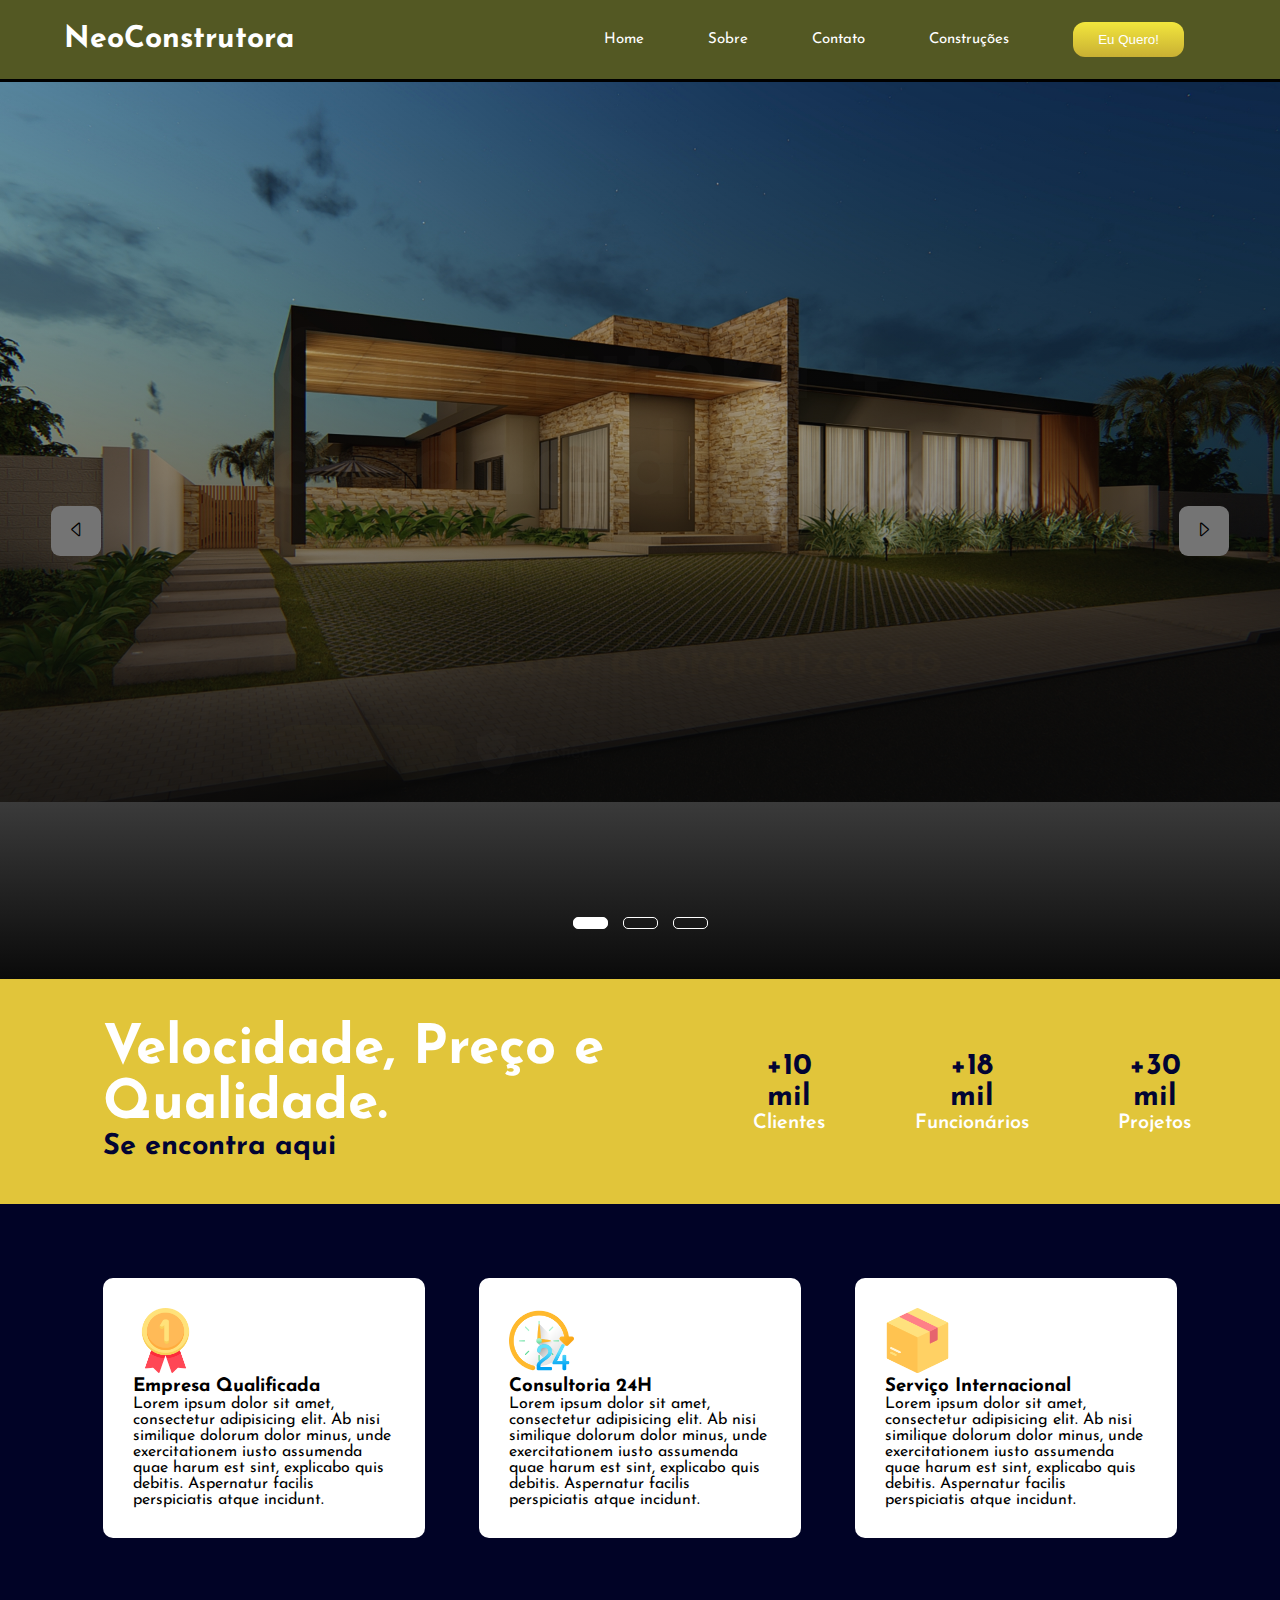
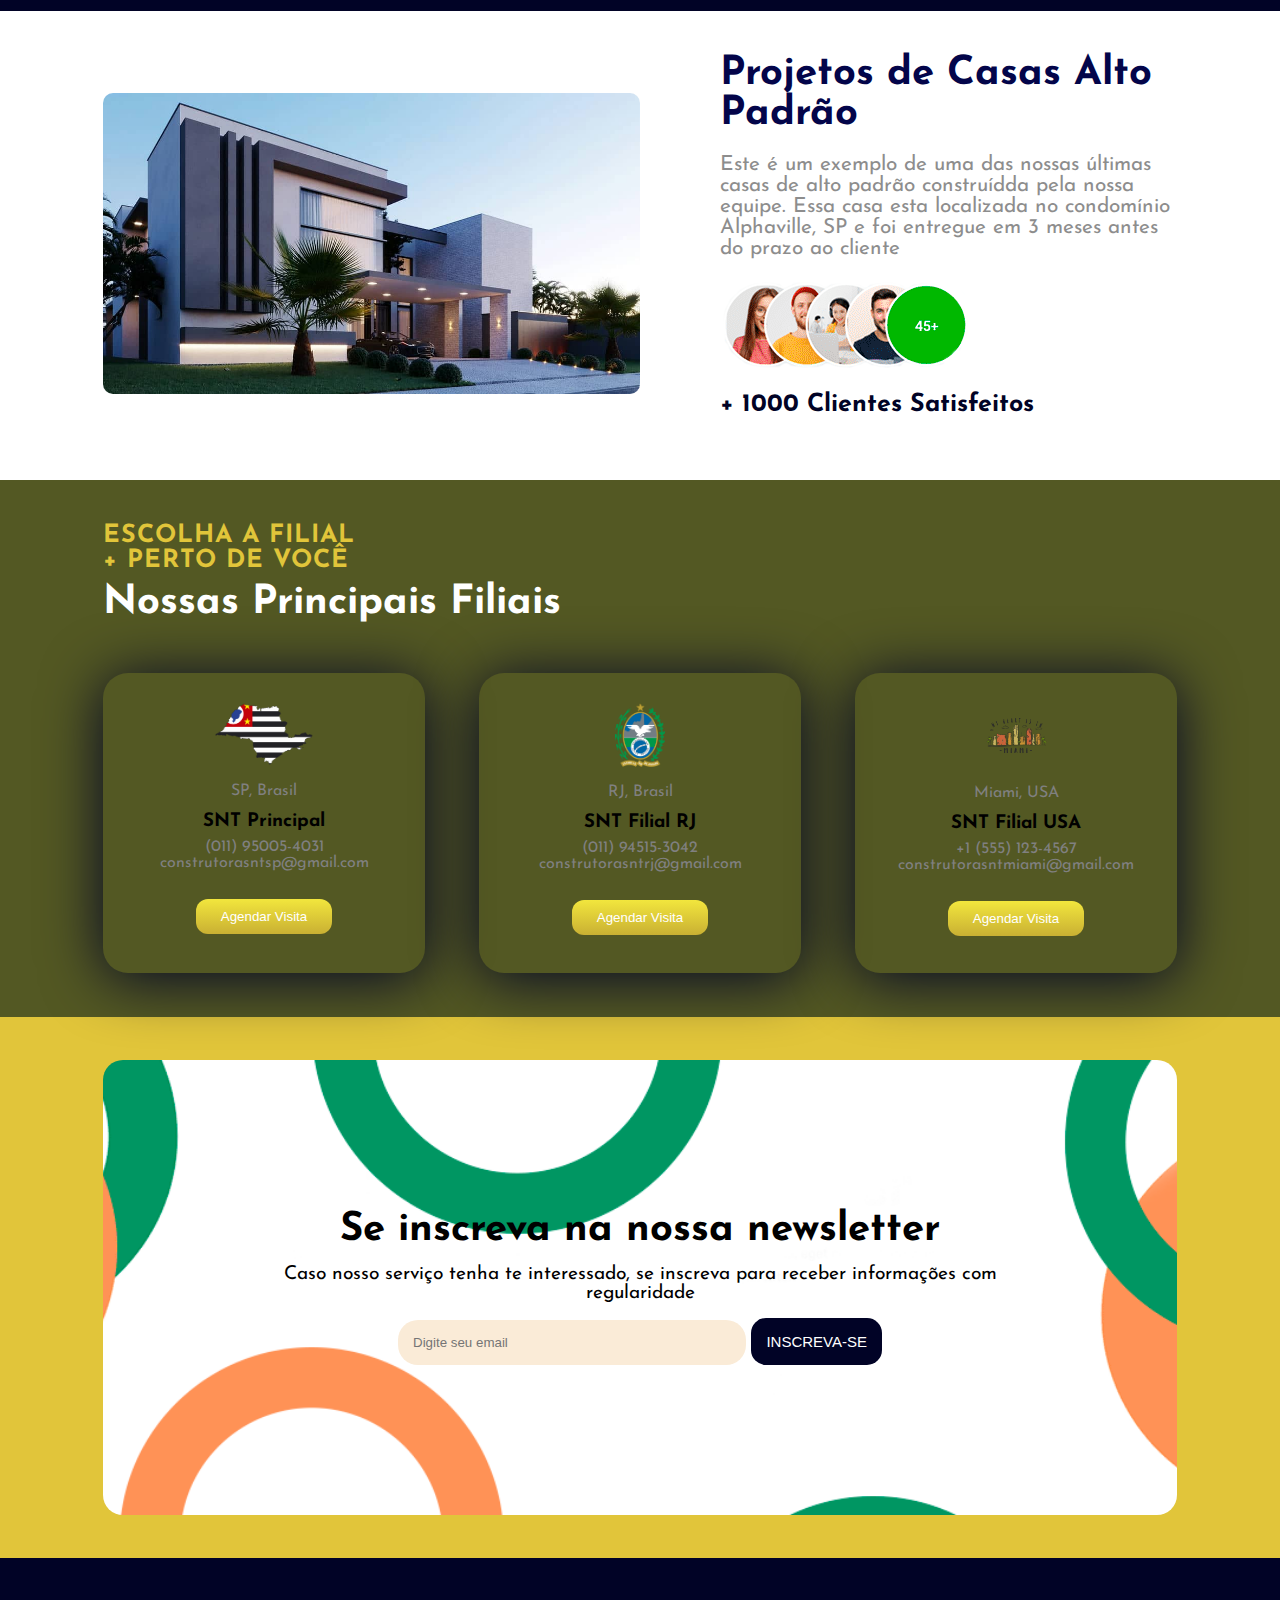
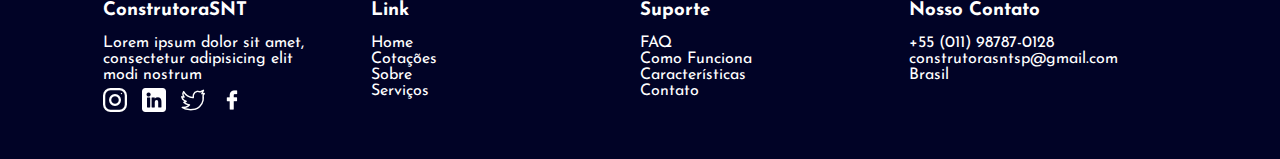
==== public/views/index.html @ 0267e10d "slides funcionando" ====
<!DOCTYPE html>
<html lang="pt-br">
<head>
    <meta charset="UTF-8">
    <meta name="viewport" content="width=device-width, initial-scale=1.0">
    <title>Construtora Santos</title>
    <link rel="stylesheet" href="../css/style.css">
    <link rel="stylesheet" href="https://cdn.jsdelivr.net/npm/bootstrap-icons@1.11.3/font/bootstrap-icons.min.css">
</head>
<body>
    <div class="bg-verde">
        <!-- start cabeçalho -->
        <header>
            <!-- start container -->
            <div class="container">
                <nav>
                    <div class="logo">
                        <a href="index.html">NeoConstrutora</a>
                    </div>
                    <ul class="ul">
                        <li> <a href="index.html"> Home </a></li>
                        <li> <a href="#"> Sobre </a></li>
                        <li> <a href="#"> Contato </a></li>
                        <li> <a href="#"> Construções </a></li>
                        <li> <a href="#"> <button class="btn-gradient">Eu Quero!</button> </a> </li>
                    </ul>
                    <div class="menu-icon">
                        <img src="../img/menu.png" alt="menu">
                    </div>
                </nav>
            </div>
            <!--end container-->
        </header>
    </div>
        <!-- end cabeçalho -->
         <!-- start main -->
        <main>
            <section class="slider">
            <!-- start container -->
                <div class="container">

                    <div class="slider-container">

                        <div class="slider-box ativo">
                            <div class="main-text">
                                <h1>Construtora + <br>amada do Brasil</h1>
                                <h2>Produtividade & organização</h2>
                                <div>
                                <button class="btn-gradient">Agendar Consulta</button>
                                <img class="verificado" src="../img/verificado.png" alt="verificado">
                                </div>
                            </div>
                            <div class="main-image">
                                <img src="../img/casa.jpg" alt="engenheiros trabalhando">
                            </div>
                        </div>
                        <div class="slider-box">
                            <div class="main-text">
                                <h1>Construtora + <br>amada do Brasil</h1>
                                <h2>Produtividade & organização</h2>
                                <div>
                                <button class="btn-gradient">Agendar Consulta</button>
                                <img class="verificado" src="../img/verificado.png" alt="verificado">
                                </div>
                            </div>
                            <div class="main-image">
                                <img src="../img/casa1.jpg" alt="engenheiros trabalhando">
                            </div>
                        </div>
                        <div class="slider-box">
                            <div class="main-text">
                                <h1>Construtora + <br>amada do Brasil</h1>
                                <h2>Produtividade & organização</h2>
                                <div>
                                <button class="btn-gradient">Agendar Consulta</button>
                                <img class="verificado" src="../img/verificado.png" alt="verificado">
                                </div>
                            </div>
                            <div class="main-image">
                                <img src="../img/casa2.jpg" alt="engenheiros trabalhando">
                            </div>

                        </div>

                    </div>  
                    <!-- setas -->
                    <div class="setas">
                        <button id="anterior"><i class="bi bi-caret-left"></i></button>
                        <button id="proxim"><i class="bi bi-caret-right"></i></button>
                    </div>
                    <!-- btn nav -->
                    <div class="btn-nav-box">
                        <div class="btn-nav ativo"></div>
                        <div class="btn-nav"></div>
                        <div class="btn-nav"></div>
                    </div>
                </div>    
            </section>
            
            <!-- container -->
        </main>
         <!-- end main -->
    </div>
    <!-- start resultados -->
     <section class="resultados">
        <!-- start container -->
         <div class="container">
            <!-- start resultados text -->
            <div class="resultados-text">
                <h1>Velocidade, Preço e Qualidade.<br></h1>
                <h2>Se encontra aqui</h2>
            </div>
            <!-- end resultados text -->
            <!-- start resultados numeros -->
            <div class="resultados-numeros">
                <p>
                    <span>+10 mil</span><br> Clientes
                </p>
                <p>
                    <span>+18 <br>mil</span><br> Funcionários
                </p>
                <p>
                    <span>+30 mil</span><br> Projetos
                </p>
            </div>
            <!-- end resultados numeros -->
         </div>
        <!-- end container -->
     </section>
    <!-- end resultados -->
     <!-- start diferencias -->
      <section class="diferenciais">
        <div class="container">
            <div class="card">
                <img src="../img/medal.png" alt="medalhão">
                <h3 class="titulo">Empresa Qualificada</h3>
                <p>Lorem ipsum dolor sit amet, consectetur adipisicing elit. Ab nisi similique dolorum dolor minus, unde exercitationem 
                iusto assumenda quae harum est sint, explicabo quis debitis. Aspernatur facilis perspiciatis atque incidunt.</p>
            </div>
            <div class="card">
                <img src="../img/24h.png" alt="24 horas">
                <h3 class="titulo">Consultoria 24H</h3>
                <p>Lorem ipsum dolor sit amet, consectetur adipisicing elit. Ab nisi similique dolorum dolor minus, unde exercitationem 
                iusto assumenda quae harum est sint, explicabo quis debitis. Aspernatur facilis perspiciatis atque incidunt.</p>
            </div>
            <div class="card">
                <img src="../img/caixa.png" alt="Caixa">
                <h3 class="titulo">Serviço Internacional</h3>
                <p>Lorem ipsum dolor sit amet, consectetur adipisicing elit. Ab nisi similique dolorum dolor minus, unde exercitationem 
                iusto assumenda quae harum est sint, explicabo quis debitis. Aspernatur facilis perspiciatis atque incidunt.</p>
            </div>
        </div>
      </section>
     <!-- end diferencias -->
      <!-- start casas -->
       <section class="casa">
        <div class="container">
            <div class="casa-image">
                <img src="../img/casa3.jpg" alt="casa">
            </div>
            <div class="casa-text">
                <h2>Projetos de Casas Alto Padrão</h2>
                <p>Este é um exemplo de uma das nossas últimas casas de alto padrão construídda pela nossa equipe.
                    Essa casa esta localizada no condomínio Alphaville, SP e foi entregue em 3 meses antes do prazo ao cliente
                </p>
                <img src="../img/user-happy.png" alt="usuários felizes">
                <p>
                    <b>+ 1000 Clientes Satisfeitos</b>
                </p>
            </div>
        </div>
       </section>
      <!-- end casas -->
      
      <!-- start lugares -->
      <section class="melhores-lugares">
        <div class="container">
            <p class="amarelo">ESCOLHA A FILIAL <br>+ PERTO DE VOCÊ</p>
            <h2>Nossas Principais Filiais</h2>
            <div class="card">
                <!-- card 1 -->
                <div class="card-item">
                    <img src="../img/saopaulo.png" alt="casa1">
                    <p class="local-casa">SP, Brasil</p>
                    <h3 class="nome-casa">SNT Principal</h3>
                    <p class="contato">(011) 95005-4031<br>construtorasntsp@gmail.com</p>
                    <button>Agendar Visita</button>
                </div>
                <!-- card 1 -->
                 <!-- card 2 -->
                <div class="card-item" id="card-rio">
                    <img src="../img/riodejaneiro.png" alt="casa2">
                    <p class="local-casa">RJ, Brasil</p>
                    <h3 class="nome-casa">SNT Filial RJ</h3>
                    <p class="contato">(011) 94515-3042<br>construtorasntrj@gmail.com</p>
                    <button>Agendar Visita</button>
                </div>
                <!-- card 2 -->
                 <!-- card 3 -->
                <div class="card-item" id="card-miami">
                    <img src="../img/miami.png" alt="casa3">
                    <p class="local-casa">Miami, USA</p>
                    <h3 class="nome-casa">SNT Filial USA</h3>
                    <p class="contato">+1 (555) 123-4567<br>construtorasntmiami@gmail.com</p>
                    <button>Agendar Visita</button>
                </div>
                <!-- card 3 -->
                
            </div>
        </div>
      </section>
      <!-- end lugares -->
      
      <!-- start newsletter -->
      <section class="newsletter">
        <div class="container">
            <div class="box-newsletter">
                <h2>Se inscreva na nossa newsletter</h2>
                <p>Caso nosso serviço tenha te interessado, se inscreva para receber informações com regularidade</p>
                <form action="">
                    <input type="email" placeholder="Digite seu email">
                    <button>INSCREVA-SE</button>
                </form>
            </div>
        </div>
      </section>
      <!-- end newsletter -->
       <!-- start footer -->
        <footer>
            <div class="container">
                <!-- <ul> ul 1 -->
                    <ul>
                    <h3>ConstrutoraSNT</h3>
                    <p>Lorem ipsum dolor sit amet,<br> consectetur adipisicing elit <br> modi nostrum </p>
                     <div class="redes-sociais">
                        <a href=""><img  src="../img/instagram.png"  alt="instagram"></a>
                        <a href=""><img src="../img/linkedin.png" alt="linkedin"></a>
                        <a href=""><img src="../img/twitter.png" alt="linkedin"></a>
                        <a href=""><img src="../img/facebook.png" alt="linkedin"></a>
                     </div>
                </ul>
                <!-- end ul 1 -->
                <!-- ul 2 -->
                <ul>
                    <h3>Link</h3>
                    <li><a href="index.html"></a>Home</li>
                    <li><a href="#"></a>Cotações</li>
                    <li><a href="#"></a>Sobre</li>
                    <li><a href="#"></a>Serviços</li>
                </ul>
                <!-- end ul 2 -->
                <!-- ul 3 -->
                <ul>
                    <h3>Suporte</h3>
                    <li><a href="#"></a>FAQ</li>
                    <li><a href="#"></a>Como Funciona</li>
                    <li><a href="#"></a>Características</li>
                    <li><a href="#"></a>Contato</li>
                </ul>
                <!-- end ul3 -->
                <!-- ul 4 -->
                <ul>
                    <h3>Nosso Contato</h3>
                    <li><a href="#"></a>+55 (011) 98787-0128</li>
                    <li><a href="#"></a>construtorasntsp@gmail.com</li>
                    <li><a href="#"></a>Brasil</li>                    
                </ul>
                <!-- end ul4 -->
            </div>
        </footer>
       <!-- end footer -->
    <script src="../js/slides.js" type="module"></script>
</body>
</html>
---- public/css/style.css ----
@import url('https://fonts.googleapis.com/css2?family=Josefin+Sans:ital,wght@0,100..700;1,100..700&display=swap');
*{
    margin: 0;
    padding: 0;
    box-sizing: border-box;
    text-decoration: none;
    list-style: none;
}
:root{
    --azul-escuro: #010326;
    --amarelo-claro: #F2E63D;
    --verde-musgo: #535823;
    --amarelo-escuro: #e1c53a;
    --cinza: #A6A6A6;
    --degrade-btn: linear-gradient(#F2E63D, #c9b033);
}  
.bg-verde{
    background-color: var(--verde-musgo);
}
 /* clsse reutlizavel */
.container{
    font-family: "Josefin Sans", serif;
    max-width: 1550px;
    padding: 0 5%;
    margin: 0 auto;
}
section, footer{
    padding:2.7rem ;
}
.btn-gradient{
    padding: 10px 25px;
    border-radius: 12px;
    color: white;
    border: none;
    cursor: pointer;
    background-image: var(--degrade-btn) ;
    
}
/* classe do projeto */
nav{
    display: flex;
    position: static;
    justify-content: space-between;
    align-items: center;
    padding: 22px 0;
    
}
.logo a {
    font-size: 30px;
    font-weight: bold;
    color: white;
}
.ul{
    display: flex;
    align-items: center;

}.ul li {
    margin: 0px 32px;
    font-size: 15px;
}
.ul li a{
    color: white;
}
/* main */
main .container{
    display: flex;
    align-items: center;
    justify-content: space-between;
    margin-top: 30px;
    padding-bottom: 25px;
 }
.main-text{
    width: 60%;
    max-width: 800px;
    color: white;
}
.main-text h1{
    font-size: 6rem;
}

.main-text h2{
    color: #F2D43D;
    font-size: 3rem;
}
.main-text div{
    display: flex;
    align-items: center;
    margin: 20px 0;
} 
.main-text button{
    padding: 20px 40px;
    border-radius: 25px;
}
.main-text img{
    padding: 20px 10px;
}
.slider{
    max-height: 900px;
    height: 100vh;
    position: relative;
    border-top: 3px solid;
}
.slider .slider-container .slider-box{
    position: absolute;
    inset: 0 ;
    overflow: hidden;
    opacity: 0;
}
.slider .slider-box img:not(.verificado){
    width: 100%;
    height: 100%;
    object-fit: cover;
}
.slider .slider-box::after{
    content: '';
    width: 100%;
    height: 100%;
    background-image: linear-gradient(to top, #0a0a0a, transparent);
    position: absolute;
    top: 0;
    left: 0;
}
.slider .slider-box .main-text{
    position: absolute;
    margin-left: 21%;
    top: 35%;
    z-index: 1;
}

@keyframes animaTexto{
    100%{
        transform: translateY(0);
        opacity: 1;
        
    }
}
.slider .slider-box.ativo h2, 
.slider .slider-box.ativo button, 
.slider .slider-box.ativo .verificado{
    transform: translateY(50px);
    opacity: 0.01;
    animation: animaTexto 1.5s ease-out .5s forwards;
}
.slider .slider-box.ativo h2{
    animation-delay: .8s;
}
.slider .slider-box.ativo h1{
    transform: translateY(-70px);
    opacity: 0.01;
    animation: animaTexto 1.5s ease-out .5s forwards;
}
.slider-container .slider-box.ativo{
    opacity: 1;
    z-index: 111111;
}

/* setas */
.setas{
    width: 100%;
    height: 100%;
    padding: 0 4%;

    position: absolute;
    top: 0;
    left: 0;

    display: flex;
    align-items: center;
    justify-content: space-between;
}
.setas button{
    width: 50px;
    height: 50px;
    background-color: #747474;
    border: 0;
    border-radius: 9px;
    cursor: pointer;
    font-size: 1.2rem;
    transition: 1s;
    z-index: 222222;
}
.setas button:hover{
    background-color: white;
}

/* buttons nav */

.btn-nav-box{
    width: 100%;
    position: absolute;
    left: 0;    
    bottom: 50px;
    z-index: 777777;

    display: flex;
    align-items: center;
    justify-content: center;
    gap: 15px;
}
.btn-nav-box .btn-nav{
    width: 35px;
    height: 12px;
    border: 1px solid white;
    border-radius: 5px;
    cursor: pointer;
    transition: .5s;
}
.btn-nav-box .btn-nav.ativo{
    background-color: white;
    opacity: 1;
}
.btn-nav-box .btn-nav:hover{
    background-color: white;
}

/* menu icon */
.menu-icon{
    display: none;
    position: relative;
    z-index: 10;
}
/* resultados */
.resultados{
    background: var(--amarelo-escuro);
}
.resultados .container{
    display: flex;
    align-items: center;
    justify-content: space-between; 
    
}
.resultados-text{
    color: white;
    font-size: 1.7rem;
    font-weight: 700;
    width: 50%;
}
.resultados-text h2{
    color: #020433;
    font-size: 1.8rem;
    font-weight: 700;
    width: 50%;
}
.resultados .resultados-numeros{
    display: flex;
    align-items: center;
    text-align: center;
    justify-content: center;
    color: #020433;
}
.resultados .resultados-numeros p{
    text-align: center;
    padding-right: 28%;
    font-size: 20px;
    font-weight: 600;
    color: white;
}
.resultados .resultados-numeros p span{
    font-size: 30px;
    font-weight: 800;
    color: #020433;
}
/* section diferenciais */
.diferenciais{
    background-color: #010326;
}
.diferenciais .container{
    display: flex;
    justify-content: space-between;
    margin: 30px auto;
}
.diferenciais .card{
    width: 30%;
    cursor: pointer;
    padding: 30px;
    border-radius: 10px;
    background-color: white;
    transition: 0.4s;
}
.diferenciais .card:hover{
    box-shadow: 1px 8px 22px 1px #fafafa;
}
.diferenciais .card img{
    width: 65px;
}
.diferenciais.card.titulo{
    margin: 13px 0;
    font-weight: 700;
}
/* section casa */
.casa .container{
    display: flex;
    align-items: center;
}
.casa .casa-image{
    width: 50%;
}
.casa .casa-image img{
    width: 100%;
    border-radius: 10px;
}
.casa .casa-text{
    width: 50%;
    padding-left: 80px;
}
.casa .casa-text h2{
    font-size: 2.5em;
    color: #03054a;
}
.casa .casa-text p{
    margin: 20px 0;
    color: rgb(141, 141, 141);
    font-size: 1.3em;
}
.casa .casa-text p b{
    color: #010326;
    font-size: 25px;
}

/* lugares */
.melhores-lugares{
    background-color: var(--verde-musgo);
}
.melhores-lugares .amarelo{
    font-size: 25px;
    font-weight: 700;
    color: var(--amarelo-escuro);
    letter-spacing: 1px;
    padding-bottom: 10px;
}
.melhores-lugares h2{
    font-size: 2.5rem;
    color: white;
    font-weight: 700;
}
.melhores-lugares .container .card{
    display: flex;
    justify-content: space-between;
    margin-top: 50px;
    height: 300px;
}
.melhores-lugares .card .card-item{
    width: 30%;
    text-align: center;
    padding: 30 0;
    border-radius: 25px;
    box-shadow: 0 5px 60px 0px var(--azul-escuro);
}
.melhores-lugares .card p{
    padding: 8px 0;
}
.melhores-lugares .card img{
    width: 100px;
    padding: 30px 0 0 0 ;
    align-items: center;
}
#card-rio img{
    width: 50px;
}
#card-miami img{
    width: 65px;
}
.melhores-lugares .card .local-casa{
    margin: 5px 0;
    color: gray;
}
.main-image .card .nome-casa{
    font-size: 30px;
    font-weight: 600;
    color: white;
}
.melhores-lugares .card .contato{
    margin-bottom: 20px;
    color: gray;
}
.melhores-lugares .card button{
    padding: 10px 25px;
    border-radius: 12px;
    color: white;
    border: none;
    cursor: pointer;
    background-image: var(--degrade-btn) ;
}
/* newsletter */
.newsletter{
    background-color: var(--amarelo-escuro);
}
.newsletter .box-newsletter{
    text-align: center;
    padding: 150px;
    background-image: url('../img/background-newsletter.png');
    background-repeat: no-repeat;
    background-size: cover;
    background-position: center;
    border-radius: 20px;
}
.newsletter .box-newsletter h2{
    font-size: 2.5rem; 
    font-weight: 700;
}
.newsletter .box-newsletter p{
    margin: 15px 0;
    font-size: 1.2rem;
}
.newsletter .box-newsletter input{
    width: 45%;
    padding: 15px;
    border-radius: 20px;
    border: none;
    outline: none;
    background-color: antiquewhite;
}
.newsletter .box-newsletter button{
    font-size: 15px;
    border: none;
    outline: none;
    padding: 15px;
    border-radius: 15px;
    color: white;
    background-color: var(--azul-escuro);
    cursor: pointer;
}
footer{
    background-color: var(--azul-escuro);
}
footer .container{
    display: flex;
    color: white;
}
footer  .container ul{
    width: 25%;
    cursor: pointer;
}
footer .container h3{
    margin-bottom: 15px;
    font-weight: 700;
}
footer .container .redes-sociais img{
    margin-right: 10px;
    margin-top: 5px;
    cursor: pointer;
}
footer .container .rede
footer .container ul>p{
    margin-bottom: 40px;
}
footer .container li{
    margin: 10px o;
}
footer .container .redes-sociais a{
    color: white;
    cursor: pointer;
}

/* responsivo */
@media(max-width: 960px){
    .menu-icon{
        display: block;
        z-index: 33333333333333;
    }
    .ul{
        position: fixed;
        background: var(--azul-escuro);
        top: 0%;
        width: 100%;
        height: 100%;
        left: 100%;
        transition: 0.4s;
        flex-direction: column;
        padding-right: 60%;
        justify-content: center;
        z-index: 3333333333333;
        
    }
    .ul li{
        font-size: 20px;
        margin: 20px 0;
    }
    .ul.ativo{
        left: 60%;
    }
    main .container{
        flex-direction: column;
        max-height: 500px;
        height: 100%;
    }
    main .container .main-image{
        width: 100%;
        height: 100%;
        max-height: 400px;
    }
    main .slider-container{
        height: 100%;
        max-height: 1000px;
    }
    .slider .slider-box::after{
        content: '';
        width: 100%;
        height: 50%;
        background-image: linear-gradient(to top, #000000, transparent);
        position: absolute;
        top: 0;
        left: 0;
    }
    .slider .slider-box .main-text{
        position: absolute;
        left: 22%;
        top: 1%;
        z-index: 1;
        
    }
    main .container .main-text div{
        justify-content: center;
    }
    .resultados .container{
        flex-direction: column;
    }
    .resultados-numeros{
        margin-top: 35px;
    }
    .resultados-text{
        width: 100% ;
        text-align: center;
        flex-direction: column;
    }
    .resultados-text h2{
        width: 100% ;
        text-align: center;
        flex-direction: column;
    }
    .diferenciais .container{
        flex-direction: column;
    }
    .diferenciais .card{
        width: 100%;
    }
    .casa .container{
       flex-direction: column-reverse;
    }
    .casa .casa-text, .casa .casa-image{
        width: 100%;
        text-align: center;
    }
    .melhores-lugares .container{
        text-align: center;
        align-items: center;
        justify-content: center;
    }
    .melhores-lugares .card {
        width: 530px;
        height: 430px;
    }
    .melhores-lugares .card .card-item{
        align-items: center;
        justify-content: center;
    }
    .melhores-lugares .card p{
        font-size:9px ;
    }
    .melhores-lugares .card h3{
        color:white ;
    }
    .newsletter .box-newsletter h2{
        font-size: 2rem;
    }
    .newsletter .box-newsletter input{
        width: 85%;
    }
    .newsletter .box-newsletter {
        padding: 60px;
    }
    .newsletter .box-newsletter button{
        width: 50%;
        margin-top: 15px;
    }
    footer .container{
        flex-direction: column;
    }
    footer .container ul{
        width: 100%;
        margin-bottom: 30px;
    }
}
@media (
    max-width:650px) {
    .resultados .resultados-numeros p{
        text-align: center;
        
        font-size: 10px;
        font-weight: 500;
        color: white;

    }
    .resultados .resultados-numeros p span{
        font-size: 20px;
        font-weight: 650;
        color: #020433;
    }
    main .container .main-text h1{
        font-size: 3rem;
    }
    .casa .container{
        flex-direction: column-reverse;
     }
     .casa .casa-text, .casa .casa-image{
         width: 100%;
         text-align: center;
         padding: 0 0;
     }
     .newsletter .box-newsletter input{
        width: 100%;
    }
    .newsletter .box-newsletter {
        padding: 35px 50px;
    }
    .newsletter .box-newsletter h2{
        font-size: 1.8rem;
    }
    .newsletter .box-newsletter p{
        font-size: 1rem;
    }
    .newsletter .box-newsletter button{
        width: 60%;
        font-size: 8px;
        margin-top: 15px;
    }
 
}
@media (max-width:600px ){
    .melhores-lugares {
        display: flex;
        text-align: center;
        align-items: center;
        justify-content: center;
    }
    .melhores-lugares .card {
        width: 300px;
        height: 100px;
        padding: 0;
        align-items: center;
        text-align: center;
        justify-content: center;
    }
    .melhores-lugares .card p{
        font-size:4px ;
    }
    .melhores-lugares .card h3{
        font-size:12px ;
        color: white;
    }
    .melhores-lugares .card .contato{
        margin-bottom: 10px;
        
    }
    .melhores-lugares .card button{
        padding: 2px 10px ;
        font-size: 5px;
        margin-bottom: 5px;
    }
}
.container .slider-container .slider-box    {
    position: absolute;
}
.slider-box .main-text{
    position: static;

}

/* Adições para o Slideshow */
.slider-box {
    display: none;
}

.slider-box.ativo {
    display: block;
}
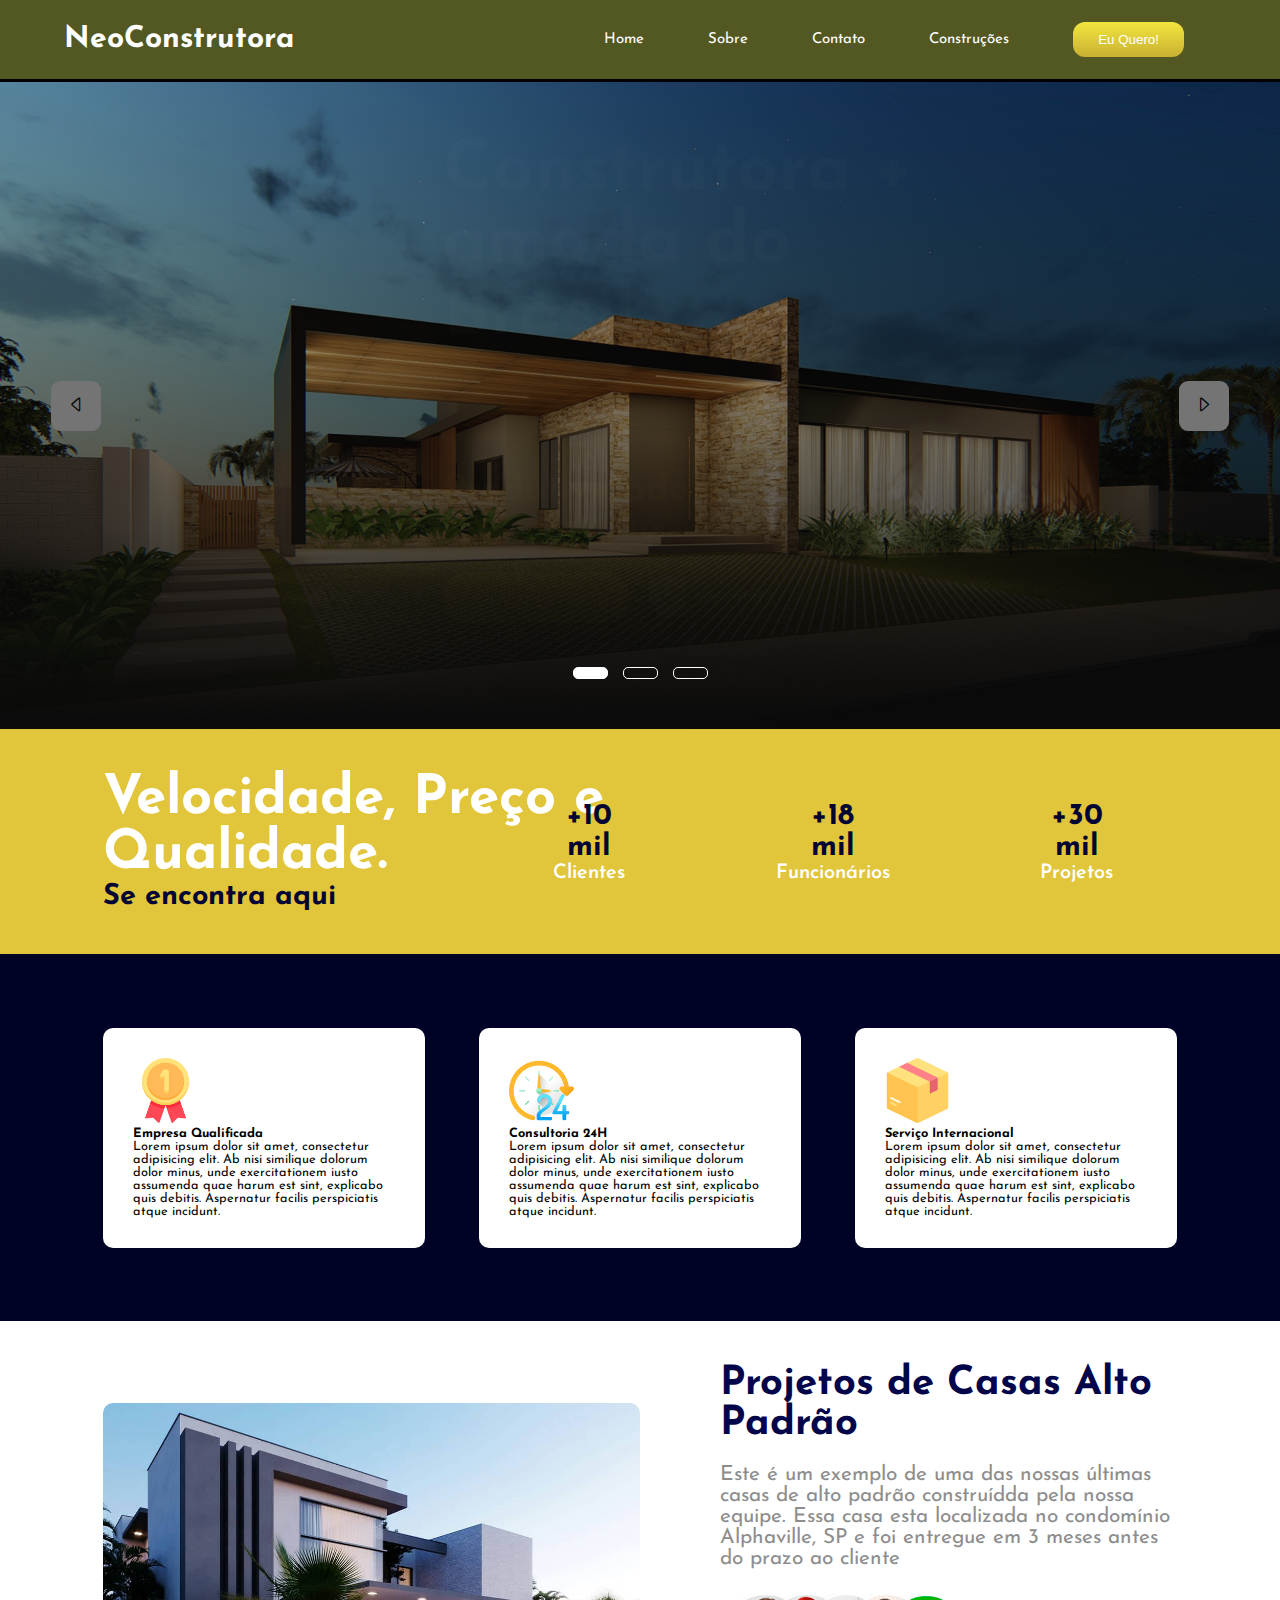
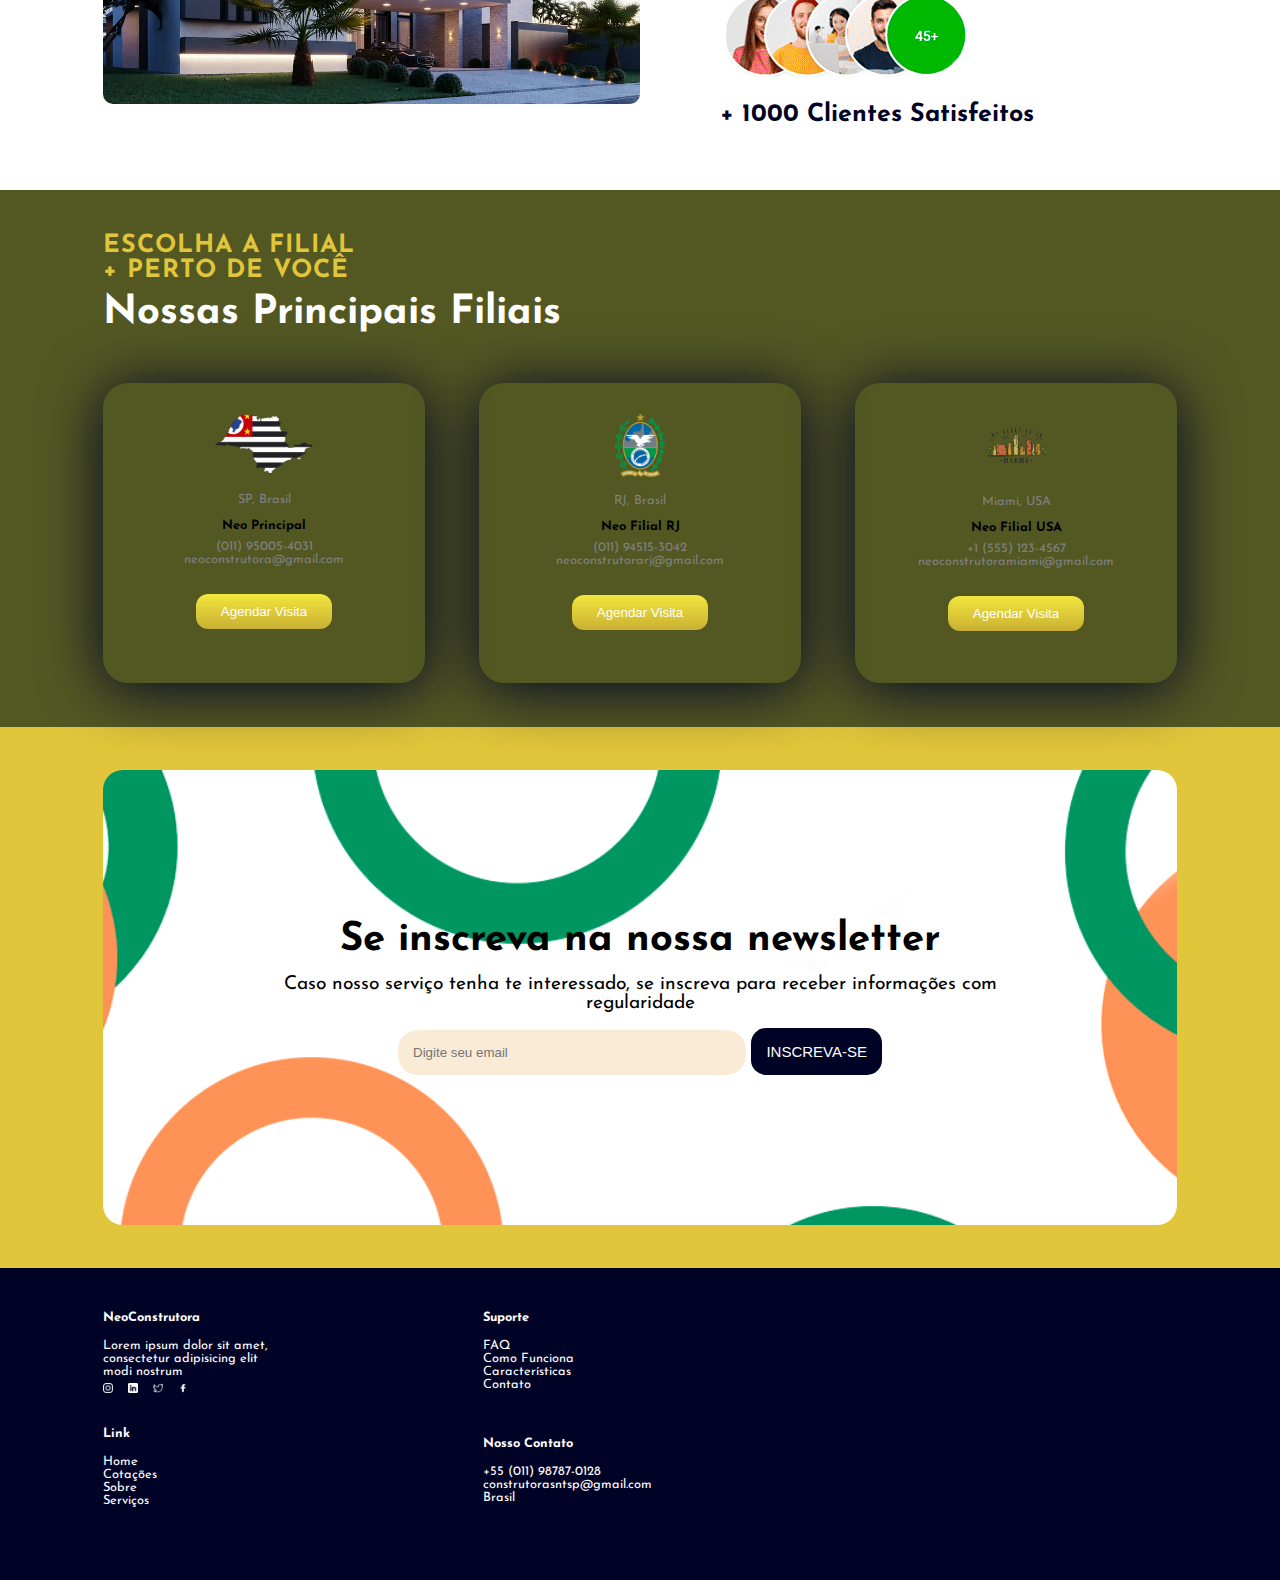
==== commit 86d61941: "feito toda parte responsivel" ====
--- a/public/views/index.html
+++ b/public/views/index.html
@@ -182,8 +182,8 @@
                 <div class="card-item">
                     <img src="../img/saopaulo.png" alt="casa1">
                     <p class="local-casa">SP, Brasil</p>
-                    <h3 class="nome-casa">SNT Principal</h3>
-                    <p class="contato">(011) 95005-4031<br>construtorasntsp@gmail.com</p>
+                    <h3 class="nome-casa">Neo Principal</h3>
+                    <p class="contato">(011) 95005-4031<br>neoconstrutora@gmail.com</p>
                     <button>Agendar Visita</button>
                 </div>
                 <!-- card 1 -->
@@ -191,8 +191,8 @@
                 <div class="card-item" id="card-rio">
                     <img src="../img/riodejaneiro.png" alt="casa2">
                     <p class="local-casa">RJ, Brasil</p>
-                    <h3 class="nome-casa">SNT Filial RJ</h3>
-                    <p class="contato">(011) 94515-3042<br>construtorasntrj@gmail.com</p>
+                    <h3 class="nome-casa">Neo Filial RJ</h3>
+                    <p class="contato">(011) 94515-3042<br>neoconstrutorarj@gmail.com</p>
                     <button>Agendar Visita</button>
                 </div>
                 <!-- card 2 -->
@@ -200,8 +200,8 @@
                 <div class="card-item" id="card-miami">
                     <img src="../img/miami.png" alt="casa3">
                     <p class="local-casa">Miami, USA</p>
-                    <h3 class="nome-casa">SNT Filial USA</h3>
-                    <p class="contato">+1 (555) 123-4567<br>construtorasntmiami@gmail.com</p>
+                    <h3 class="nome-casa">Neo Filial USA</h3>
+                    <p class="contato">+1 (555) 123-4567<br>neoconstrutoramiami@gmail.com</p>
                     <button>Agendar Visita</button>
                 </div>
                 <!-- card 3 -->
@@ -227,13 +227,14 @@
       <!-- end newsletter -->
        <!-- start footer -->
         <footer>
-            <div class="container">
+            <div class="container"id="footer">
                 <!-- <ul> ul 1 -->
+                    <div class="esquerda">
                     <ul>
-                    <h3>ConstrutoraSNT</h3>
+                    <h3>NeoConstrutora</h3>
                     <p>Lorem ipsum dolor sit amet,<br> consectetur adipisicing elit <br> modi nostrum </p>
                      <div class="redes-sociais">
-                        <a href=""><img  src="../img/instagram.png"  alt="instagram"></a>
+                        <a href=""><img src="../img/instagram.png"  alt="instagram"></a>
                         <a href=""><img src="../img/linkedin.png" alt="linkedin"></a>
                         <a href=""><img src="../img/twitter.png" alt="linkedin"></a>
                         <a href=""><img src="../img/facebook.png" alt="linkedin"></a>
@@ -248,8 +249,11 @@
                     <li><a href="#"></a>Sobre</li>
                     <li><a href="#"></a>Serviços</li>
                 </ul>
+                
+            </div>
                 <!-- end ul 2 -->
                 <!-- ul 3 -->
+                 <div class="direita">
                 <ul>
                     <h3>Suporte</h3>
                     <li><a href="#"></a>FAQ</li>
@@ -259,6 +263,7 @@
                 </ul>
                 <!-- end ul3 -->
                 <!-- ul 4 -->
+                 <br>
                 <ul>
                     <h3>Nosso Contato</h3>
                     <li><a href="#"></a>+55 (011) 98787-0128</li>
@@ -267,8 +272,10 @@
                 </ul>
                 <!-- end ul4 -->
             </div>
+        </div>
         </footer>
        <!-- end footer -->
     <script src="../js/slides.js" type="module"></script>
+    <script type="module" src="../js/main.js"></script>
 </body>
 </html>--- a/public/css/style.css
+++ b/public/css/style.css
@@ -95,7 +95,7 @@
     padding: 20px 10px;
 }
 .slider{
-    max-height: 900px;
+    max-height: 800px;
     height: 100vh;
     position: relative;
     border-top: 3px solid;
@@ -120,6 +120,20 @@
     top: 0;
     left: 0;
 }
+.container .slider-container .slider-box    {
+    position: absolute;
+}
+.slider-box .main-text{
+    position: static;
+
+}
+.slider-box {
+    display: none;
+}
+
+.slider-box.ativo {
+    display: block;
+}
 .slider .slider-box .main-text{
     position: absolute;
     margin-left: 21%;
@@ -139,7 +153,7 @@
 .slider .slider-box.ativo .verificado{
     transform: translateY(50px);
     opacity: 0.01;
-    animation: animaTexto 1.5s ease-out .5s forwards;
+    animation: animaTexto 1.2s ease-out .5s forwards;
 }
 .slider .slider-box.ativo h2{
     animation-delay: .8s;
@@ -147,7 +161,7 @@
 .slider .slider-box.ativo h1{
     transform: translateY(-70px);
     opacity: 0.01;
-    animation: animaTexto 1.5s ease-out .5s forwards;
+    animation: animaTexto 1.2s ease-out .5s forwards;
 }
 .slider-container .slider-box.ativo{
     opacity: 1;
@@ -250,7 +264,7 @@
 }
 .resultados .resultados-numeros p{
     text-align: center;
-    padding-right: 28%;
+    margin-right: 28%;
     font-size: 20px;
     font-weight: 600;
     color: white;
@@ -453,7 +467,86 @@
 }
 
 /* responsivo */
-@media(max-width: 960px){
+@media(max-width:1320px){
+    .slider{
+    max-height: 650px;
+    }
+    .slider .slider-box .main-text{
+        position: absolute;
+        left: 22%;
+        top: 1%;
+        z-index: 1;
+        transform: translate(-21%, 30%);
+    }
+    .main-text{
+        width: 40%;
+        max-width: 600px;
+        color: white;
+    }
+    .main-text h1{
+        font-size: 4.5rem;
+    }
+    
+    .main-text h2{
+        color: #F2D43D;
+        font-size: 2.3rem;
+    }
+    .main-text div{
+        display: flex;
+        align-items: center;
+        margin: 10px 0;
+    } 
+    .main-text button {
+        padding: 18px 40px;
+        border-radius: 25px;
+    }
+    .main-text img{
+        padding: 15px 8px;
+    }
+    .resultados-numeros{
+        width: 50%;
+    }
+}
+footer .container{
+    flex-direction: row;
+}
+footer .container ul{
+    width: 100%;
+    margin-bottom: 30px;
+}
+footer .direita{
+    margin-left: 60%;
+}
+
+@media(max-width:1190px){
+    .slider{
+        max-height: 630px;
+    }
+    .main-text h1{
+        font-size: 4.1rem;
+    }
+        .main-text button {
+            padding: 17px 40px;
+            border-radius: 25px;
+        }
+
+}
+@media(max-width:1080px){
+    .slider{
+        max-height: 580px;
+    }
+    .main-text h1{
+        font-size: 3.8rem;
+    }
+    .main-text button {
+        padding: 16px 40px;
+        border-radius: 25px;
+    }
+    
+
+}
+
+@media(max-width: 996px){
     .menu-icon{
         display: block;
         z-index: 33333333333333;
@@ -479,38 +572,41 @@
     .ul.ativo{
         left: 60%;
     }
-    main .container{
-        flex-direction: column;
-        max-height: 500px;
-        height: 100%;
-    }
-    main .container .main-image{
-        width: 100%;
-        height: 100%;
-        max-height: 400px;
-    }
-    main .slider-container{
-        height: 100%;
-        max-height: 1000px;
-    }
-    .slider .slider-box::after{
-        content: '';
-        width: 100%;
-        height: 50%;
-        background-image: linear-gradient(to top, #000000, transparent);
-        position: absolute;
-        top: 0;
-        left: 0;
+    .slider{
+        max-height: 520px;
     }
     .slider .slider-box .main-text{
         position: absolute;
         left: 22%;
         top: 1%;
         z-index: 1;
+        transform: translate(-20%, 45%);
         
     }
-    main .container .main-text div{
-        justify-content: center;
+    .main-text{
+        width: 50%;
+        max-width: 6000px;
+        color: white;
+    }
+    .main-text h1{
+        font-size: 3rem;
+    }
+    
+    .main-text h2{
+        color: #F2D43D;
+        font-size: 1.7rem;
+    }
+    .main-text div{
+        display: flex;
+        align-items: center;
+        margin: 10px 0;
+    } 
+    .main-text button {
+        padding: 15px 40px;
+        border-radius: 25px;
+    }
+    .main-text img{
+        padding: 15px 8px;
     }
     .resultados .container{
         flex-direction: column;
@@ -528,8 +624,12 @@
         text-align: center;
         flex-direction: column;
     }
-    .diferenciais .container{
+    .diferenciais .container {
         flex-direction: column;
+        
+    }
+    .card {
+        margin-bottom: 10px;
     }
     .diferenciais .card{
         width: 100%;
@@ -540,6 +640,16 @@
     .casa .casa-text, .casa .casa-image{
         width: 100%;
         text-align: center;
+        
+    }
+    .melhores-lugares{
+        display: flex;
+        text-align: center;
+        align-items: center;
+        justify-content: center;
+    }
+    .melhores-lugares button{
+        margin-bottom: 15px;
     }
     .melhores-lugares .container{
         text-align: center;
@@ -547,6 +657,8 @@
         justify-content: center;
     }
     .melhores-lugares .card {
+        align-items: center;
+        justify-content: center;
         width: 530px;
         height: 430px;
     }
@@ -574,15 +686,62 @@
         margin-top: 15px;
     }
     footer .container{
-        flex-direction: column;
+        flex-direction: row;
     }
     footer .container ul{
         width: 100%;
         margin-bottom: 30px;
     }
-}
-@media (
-    max-width:650px) {
+    footer .direita{
+        margin-left: 45%;
+    }
+}
+@media (max-width: 890px) {
+    .slider{
+        max-height: 460px;
+    }
+}
+@media (max-width: 783px) {
+
+    .slider {
+    max-height: 420px;
+    }
+    .slider .slider-box .main-text{
+        position: absolute;
+        left: 22%;
+        top: 1%;
+        z-index: 1;
+        transform: translate(-30%, 20%);
+        
+    }
+    .main-text{
+        width: 40%;
+        max-width: 600px;
+        color: white;
+    }
+    .main-text h1{
+        font-size: 2.5rem;
+    }
+    
+    .main-text h2{
+        color: #F2D43D;
+        font-size: 1.25rem;
+    }
+    .main-text div{
+        display: flex;
+        align-items: center;
+        margin: 10px 0;
+    } 
+    .main-text button {
+        padding: 10px 40px;
+        border-radius: 25px;
+    }
+    .main-text img{
+        padding: 15px 8px;
+    }
+
+}
+@media (max-width:650px) {
     .resultados .resultados-numeros p{
         text-align: center;
         
@@ -596,8 +755,18 @@
         font-weight: 650;
         color: #020433;
     }
+    .slider{
+        max-height: 360px;
+    }
     main .container .main-text h1{
-        font-size: 3rem;
+        font-size: 2rem;
+    }
+    .slider .slider-box .main-text{
+        position: absolute;
+        left: 22%;
+        top: 1%;
+        z-index: 1;
+        transform: translate(-30%, 35%);
     }
     .casa .container{
         flex-direction: column-reverse;
@@ -624,9 +793,22 @@
         font-size: 8px;
         margin-top: 15px;
     }
- 
+    footer .container{
+        flex-direction: row;
+    }
+    footer .container ul{
+        max-width: 400px;
+        width: 100%;
+        margin-bottom: 30px;
+    }
+    footer .direita{
+        margin-left: 15%;
+    }
 }
 @media (max-width:600px ){
+    .slider{
+        max-height: 320px;
+    }
     .melhores-lugares {
         display: flex;
         text-align: center;
@@ -658,19 +840,27 @@
         margin-bottom: 5px;
     }
 }
-.container .slider-container .slider-box    {
-    position: absolute;
-}
-.slider-box .main-text{
-    position: static;
-
-}
-
-/* Adições para o Slideshow */
-.slider-box {
-    display: none;
-}
-
-.slider-box.ativo {
-    display: block;
+footer .container{
+    flex-direction: row;
+}
+footer .container ul{
+    width: 100%;
+    margin-bottom: 30px;
+}
+footer li, h3, p{
+    font-size: 0.8rem;
+}
+#footer img{
+    flex-direction: row;
+    width: 10px;
+    height: 10px;
+}
+footer .direita{
+    margin-left: 20%;
+}
+
+@media (max-width: 500px) {
+    .slider{
+        max-height: 250px;
+    }
 }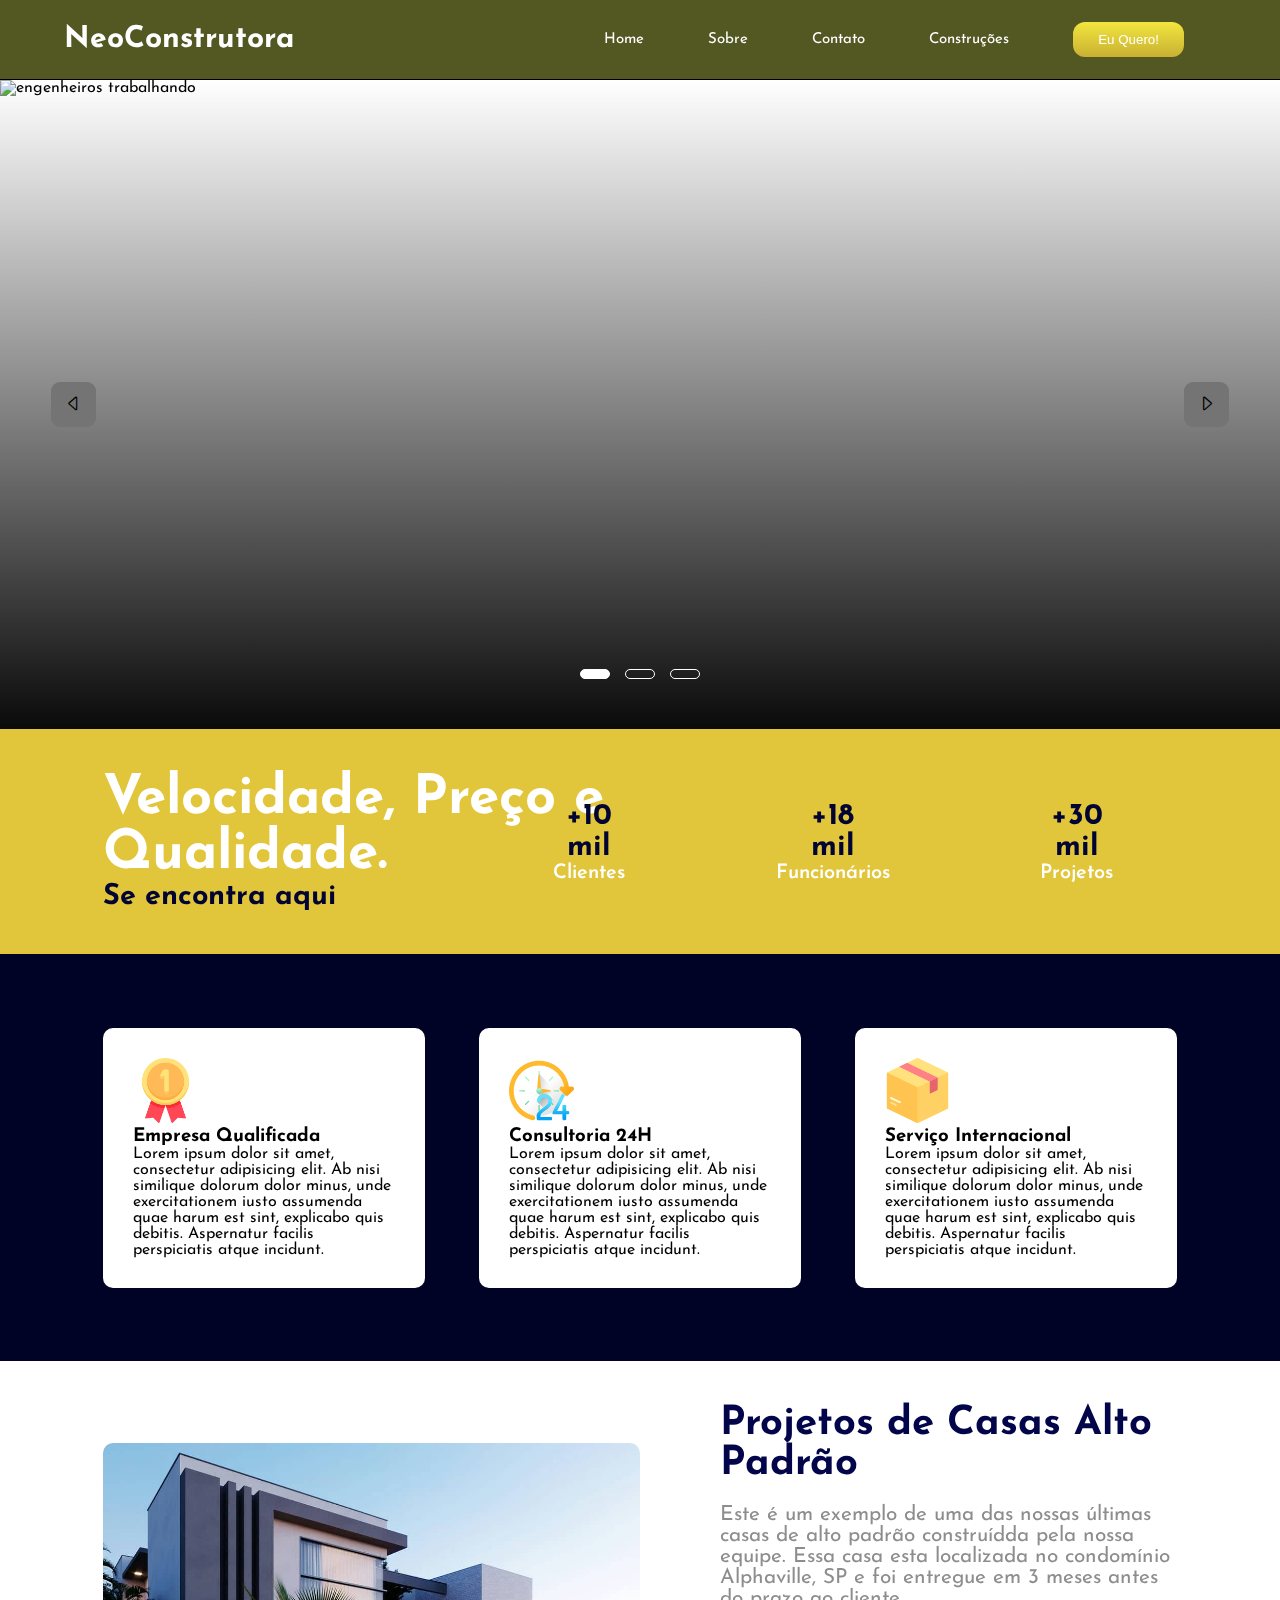
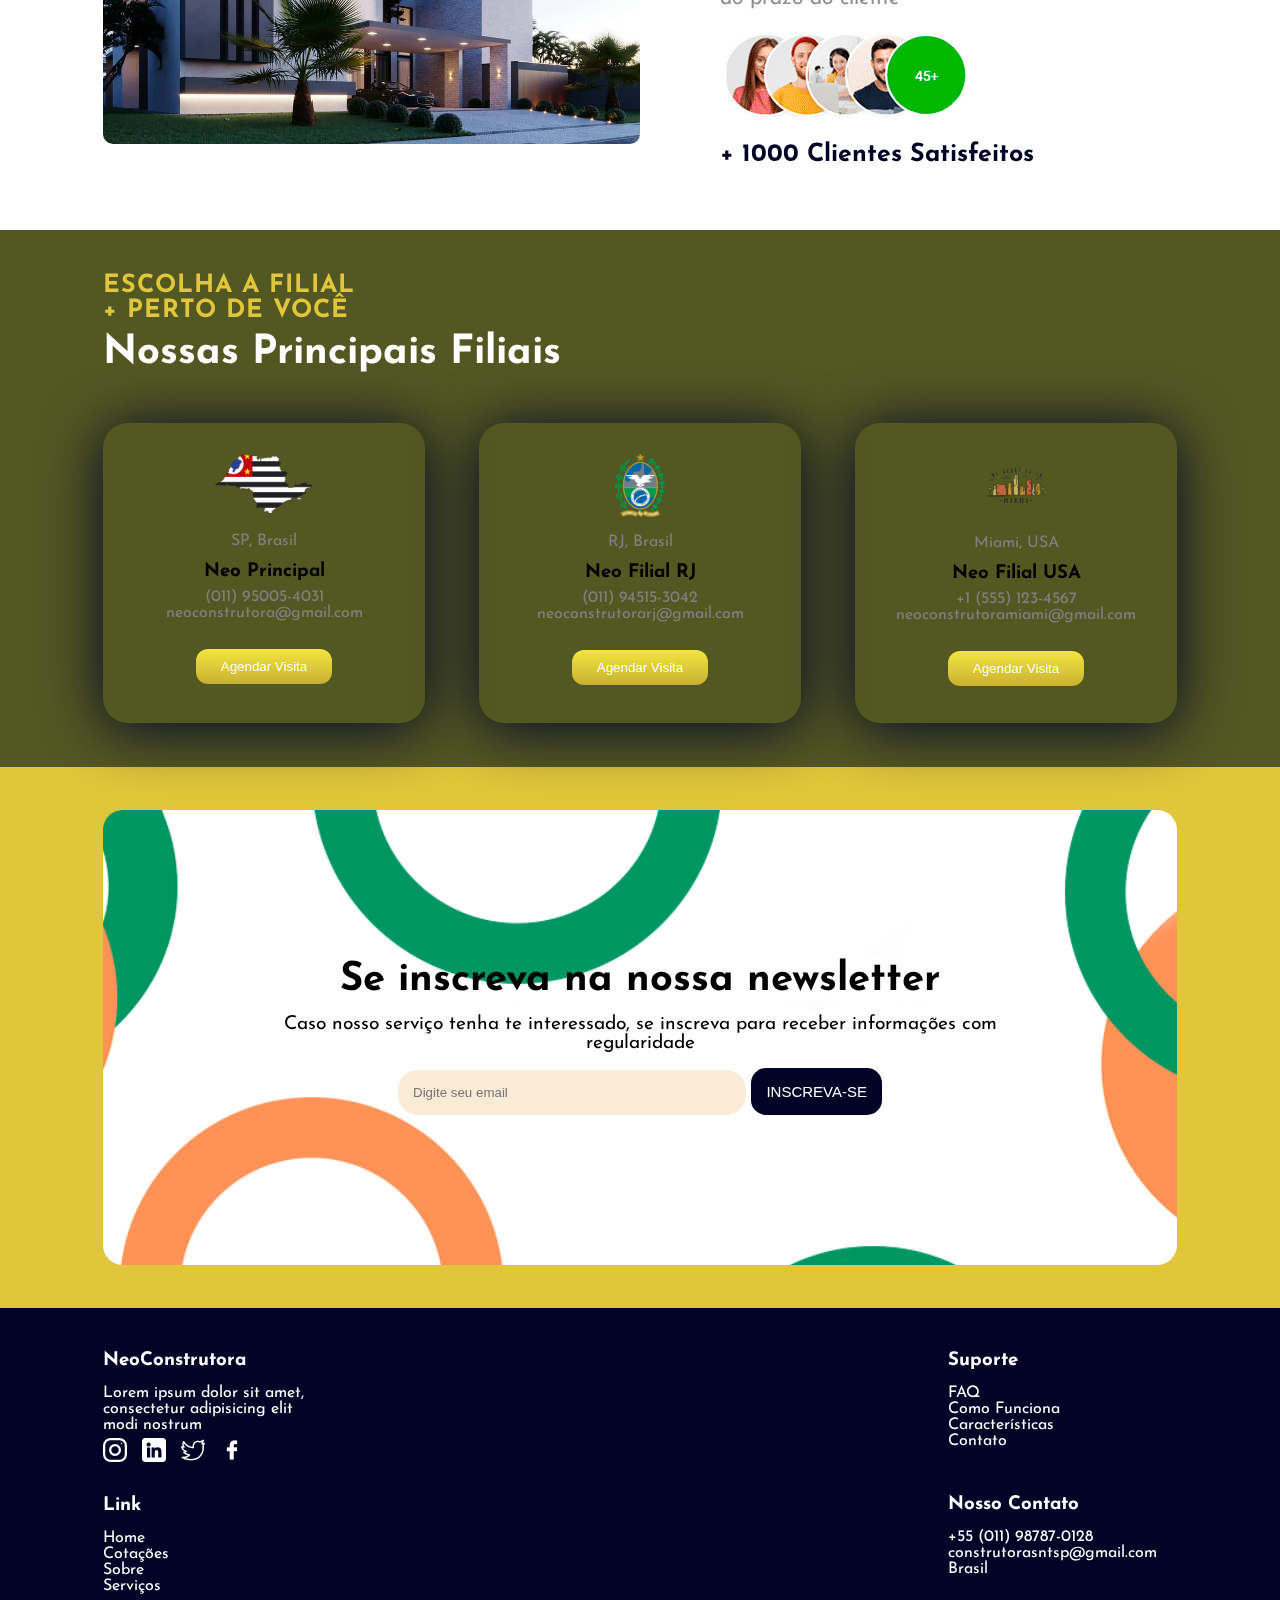
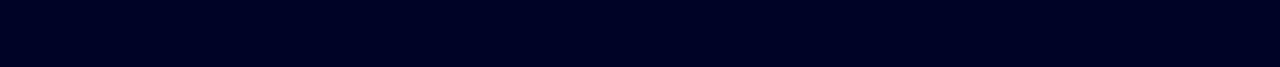
==== commit 6ac37ccb: "Incrementações" ====
--- a/public/views/index.html
+++ b/public/views/index.html
@@ -3,8 +3,10 @@
 <head>
     <meta charset="UTF-8">
     <meta name="viewport" content="width=device-width, initial-scale=1.0">
-    <title>Construtora Santos</title>
+    <title>NeoConstrutora</title>
+    <link rel="shortcut icon" href="../img/casa1.png" type="image/x-icon">
     <link rel="stylesheet" href="../css/style.css">
+    <link rel="stylesheet" href="../css/contact.css">
     <link rel="stylesheet" href="https://cdn.jsdelivr.net/npm/bootstrap-icons@1.11.3/font/bootstrap-icons.min.css">
 </head>
 <body>
@@ -19,9 +21,9 @@
                     </div>
                     <ul class="ul">
                         <li> <a href="index.html"> Home </a></li>
-                        <li> <a href="#"> Sobre </a></li>
-                        <li> <a href="#"> Contato </a></li>
-                        <li> <a href="#"> Construções </a></li>
+                        <li> <a href="about.html"> Sobre </a></li>
+                        <li> <a id="openPopUp" href="#"> Contato</a></li>
+                        <li> <a href="constructions.html"> Construções </a></li>
                         <li> <a href="#"> <button class="btn-gradient">Eu Quero!</button> </a> </li>
                     </ul>
                     <div class="menu-icon">
@@ -33,6 +35,19 @@
         </header>
     </div>
         <!-- end cabeçalho -->
+
+        <!-- PopUp -->
+             <div class="modal" id="modal">
+                <div class="modal-inner">
+                    <h2>Informações para Contato</h2>
+                    <h5>Email</h5> <p>neoconstrutora@yahoo.com.br</p>
+                    <h5>Telefone</h5> <p>+55 (011) 98765-0129</p>
+                    <h5>Endereço</h5> <p>Av. 9 de Julho, 3160, Judiaí - SP</p>
+                    <button id="closePopUp">Fechar</button>
+                </div>
+            </div>
+        <!-- PopUp -->
+
          <!-- start main -->
         <main>
             <section class="slider">
@@ -51,7 +66,7 @@
                                 </div>
                             </div>
                             <div class="main-image">
-                                <img src="../img/casa.jpg" alt="engenheiros trabalhando">
+                                <img src="../img/casa1.jpg" alt="engenheiros trabalhando">
                             </div>
                         </div>
                         <div class="slider-box">
@@ -64,7 +79,7 @@
                                 </div>
                             </div>
                             <div class="main-image">
-                                <img src="../img/casa1.jpg" alt="engenheiros trabalhando">
+                                <img src="../img/casa2.jpeg" alt="engenheiros trabalhando">
                             </div>
                         </div>
                         <div class="slider-box">
@@ -77,7 +92,7 @@
                                 </div>
                             </div>
                             <div class="main-image">
-                                <img src="../img/casa2.jpg" alt="engenheiros trabalhando">
+                                <img src="../img/casa.jpeg" alt="engenheiros trabalhando">
                             </div>
 
                         </div>
@@ -277,5 +292,6 @@
        <!-- end footer -->
     <script src="../js/slides.js" type="module"></script>
     <script type="module" src="../js/main.js"></script>
+    <script type="module" src="../js/PopUp.js"></script>
 </body>
 </html>--- a/public/css/style.css
+++ b/public/css/style.css
@@ -20,7 +20,7 @@
  /* clsse reutlizavel */
 .container{
     font-family: "Josefin Sans", serif;
-    max-width: 1550px;
+    max-width: 1650px;
     padding: 0 5%;
     margin: 0 auto;
 }
@@ -50,6 +50,9 @@
     font-weight: bold;
     color: white;
 }
+.logo a:hover{
+    color: #e1c53a;
+}
 .ul{
     display: flex;
     align-items: center;
@@ -60,6 +63,16 @@
 }
 .ul li a{
     color: white;
+}
+.ul li a:hover{
+    color: var(--amarelo-claro);
+}
+.btn-gradient:hover{
+    background-image: none;
+    color: #e1c53a;
+    background-color: rgb(238, 238, 238);
+    box-shadow: 1px 3px 10px 1px #ffd500;
+    
 }
 /* main */
 main .container{
@@ -98,7 +111,7 @@
     max-height: 800px;
     height: 100vh;
     position: relative;
-    border-top: 3px solid;
+    border-top: 1px solid;
 }
 .slider .slider-container .slider-box{
     position: absolute;
@@ -134,6 +147,18 @@
 .slider-box.ativo {
     display: block;
 }
+.slider-container .slider-box {
+    position: absolute;
+    inset: 0;
+    overflow: hidden;
+    opacity: 0; /* Começa invisível */
+    transition: opacity 1s ease-in-out; /* Transição suave de 1 segundo */
+}
+
+.slider-container .slider-box.ativo {
+    opacity: 1; /* Torna visível o slide ativo */
+    z-index: 1; /* Garante que o slide ativo fique acima dos outros */
+}
 .slider .slider-box .main-text{
     position: absolute;
     margin-left: 21%;
@@ -152,16 +177,16 @@
 .slider .slider-box.ativo button, 
 .slider .slider-box.ativo .verificado{
     transform: translateY(50px);
-    opacity: 0.01;
-    animation: animaTexto 1.2s ease-out .5s forwards;
+    opacity: 0.0;
+    animation: animaTexto 1.2s ease-in .5s forwards;
 }
 .slider .slider-box.ativo h2{
     animation-delay: .8s;
 }
 .slider .slider-box.ativo h1{
     transform: translateY(-70px);
-    opacity: 0.01;
-    animation: animaTexto 1.2s ease-out .5s forwards;
+    opacity: 0.0;
+    animation: animaTexto 1.45s ease-in .5s forwards;
 }
 .slider-container .slider-box.ativo{
     opacity: 1;
@@ -205,7 +230,6 @@
     left: 0;    
     bottom: 50px;
     z-index: 777777;
-
     display: flex;
     align-items: center;
     justify-content: center;
@@ -465,6 +489,16 @@
     color: white;
     cursor: pointer;
 }
+footer .container{
+    flex-direction: row;
+}
+footer .container ul{
+    width: 100%;
+    margin-bottom: 30px;
+}
+footer .direita{
+    margin-left: 65%;
+}
 
 /* responsivo */
 @media(max-width:1320px){
@@ -503,19 +537,29 @@
     .main-text img{
         padding: 15px 8px;
     }
+    .setas button{
+        width: 45px;
+        height: 45px;
+    }
+    .btn-nav-box .btn-nav{
+        width: 30px;
+        height: 10px;
+    }
     .resultados-numeros{
         width: 50%;
     }
-}
-footer .container{
-    flex-direction: row;
-}
-footer .container ul{
-    width: 100%;
-    margin-bottom: 30px;
-}
-footer .direita{
-    margin-left: 60%;
+    footer .container{
+        flex-direction: row;
+    }
+    footer .container ul{
+        width: 100%;
+        margin-bottom: 30px;
+    }
+    footer .direita{
+        margin-left: 60%;
+    }
+    
+
 }
 
 @media(max-width:1190px){
@@ -529,6 +573,10 @@
             padding: 17px 40px;
             border-radius: 25px;
         }
+        .setas button{
+            width: 42px;
+            height: 42px;
+        }
 
 }
 @media(max-width:1080px){
@@ -553,7 +601,7 @@
     }
     .ul{
         position: fixed;
-        background: var(--azul-escuro);
+        background-image: linear-gradient(to bottom, #010326, #071544e8 );
         top: 0%;
         width: 100%;
         height: 100%;
@@ -608,6 +656,10 @@
     .main-text img{
         padding: 15px 8px;
     }
+    .setas button{
+        width: 38px;
+        height: 38px;
+    }
     .resultados .container{
         flex-direction: column;
     }
@@ -699,23 +751,17 @@
 @media (max-width: 890px) {
     .slider{
         max-height: 460px;
-    }
-}
-@media (max-width: 783px) {
-
-    .slider {
-    max-height: 420px;
     }
     .slider .slider-box .main-text{
         position: absolute;
         left: 22%;
         top: 1%;
         z-index: 1;
-        transform: translate(-30%, 20%);
+        transform: translate(-18%, 40%);
         
     }
     .main-text{
-        width: 40%;
+        width: 60%;
         max-width: 600px;
         color: white;
     }
@@ -738,35 +784,107 @@
     }
     .main-text img{
         padding: 15px 8px;
-    }
-
-}
-@media (max-width:650px) {
-    .resultados .resultados-numeros p{
-        text-align: center;
-        
-        font-size: 10px;
-        font-weight: 500;
-        color: white;
-
-    }
-    .resultados .resultados-numeros p span{
-        font-size: 20px;
-        font-weight: 650;
-        color: #020433;
-    }
-    .slider{
-        max-height: 360px;
-    }
-    main .container .main-text h1{
-        font-size: 2rem;
+        height: 70px;
+    }
+}
+@media (max-width: 783px) {
+
+    .slider {
+    max-height: 400px;
     }
     .slider .slider-box .main-text{
         position: absolute;
         left: 22%;
         top: 1%;
         z-index: 1;
-        transform: translate(-30%, 35%);
+        transform: translate(-18%, 40%);
+        
+    }
+    .main-text{
+        width: 60%;
+        max-width: 600px;
+        color: white;
+    }
+    .main-text h1{
+        font-size: 2.5rem;
+    }
+    
+    .main-text h2{
+        color: #F2D43D;
+        font-size: 1.25rem;
+    }
+    .main-text div{
+        display: flex;
+        align-items: center;
+        margin: 10px 0;
+    } 
+    .main-text button {
+        padding: 10px 40px;
+        border-radius: 25px;
+    }
+    .main-text img{
+        padding: 15px 8px;
+    }
+    .setas button{
+        width: 35px;
+        height: 35px;
+    }
+
+}
+@media (max-width:650px) {
+    .resultados .resultados-numeros p{
+        text-align: center;
+        font-size: 10px;
+        font-weight: 500;
+        color: white;
+
+    }
+    .resultados .resultados-numeros p span{
+        font-size: 20px;
+        font-weight: 650;
+        color: #020433;
+    }
+    .slider{
+        max-height: 360px;
+    }
+    main .container .main-text h1{
+        font-size: 2rem;
+    }
+    .slider .slider-box .main-text{
+        position: absolute;
+        left: 22%;
+        top: 1%;
+        z-index: 1;
+        transform: translate(-18%, 35%);
+    }
+    .main-text{
+        width: 60%;
+        max-width: 600px;
+        color: white;
+    }
+    .main-text h1{
+        font-size: 2.5rem;
+    }
+    
+    .main-text h2{
+        color: #F2D43D;
+        font-size: 1.25rem;
+    }
+    .main-text div{
+        display: flex;
+        align-items: center;
+        margin: 10px 0;
+    } 
+    .main-text button {
+        padding: 10px 40px;
+        border-radius: 25px;
+    }
+    .main-text img{
+        padding: 15px 8px;
+    }
+    .setas button{
+        width: 35px;
+        height: 35px;
     }
     .casa .container{
         flex-direction: column-reverse;
@@ -809,6 +927,42 @@
     .slider{
         max-height: 320px;
     }
+    .slider .slider-box .main-text{
+        position: absolute;
+        left: 22%;
+        top: 1%;
+        z-index: 1;
+        transform: translate(-18%, 35%);
+    }
+    .main-text{
+        width: 60%;
+        max-width: 600px;
+        color: white;
+    }
+    .main-text h1{
+        font-size: 2rem;
+    }
+    
+    .main-text h2{
+        color: #F2D43D;
+        font-size: 1rem;
+    }
+    .main-text div{
+        display: flex;
+        align-items: center;
+        margin: 10px 0;
+    } 
+    .main-text button {
+        padding: 10px 40px;
+        border-radius: 25px;
+    }
+    .main-text img{
+        padding: 15px 8px;
+    }
+    .setas button{
+        width: 35px;
+        height: 35px;
+    }
     .melhores-lugares {
         display: flex;
         text-align: center;
@@ -839,28 +993,63 @@
         font-size: 5px;
         margin-bottom: 5px;
     }
-}
-footer .container{
-    flex-direction: row;
-}
-footer .container ul{
-    width: 100%;
-    margin-bottom: 30px;
-}
-footer li, h3, p{
-    font-size: 0.8rem;
-}
-#footer img{
-    flex-direction: row;
-    width: 10px;
-    height: 10px;
-}
-footer .direita{
-    margin-left: 20%;
-}
+    footer .container{
+        flex-direction: row;
+    }
+    footer .container ul{
+        width: 100%;
+        margin-bottom: 30px;
+    }
+    footer li, h3, p{
+        font-size: 0.8rem;
+    }
+    #footer img{
+        flex-direction: row;
+        width: 10px;
+        height: 10px;
+    }
+    footer .direita{
+        margin-left: 20%;
+    }
+}
+
 
 @media (max-width: 500px) {
     .slider{
         max-height: 250px;
     }
+    .slider .slider-box .main-text{
+        position: absolute;
+        left: 22%;
+        top: 1%;
+        z-index: 1;
+        transform: translate(-25%, 30%);
+    }
+    .main-text{
+        width: 80%;
+        max-width: 500px;
+        color: white;
+    }
+    .main-text h1{
+        font-size: 25px;
+    }
+    
+    .main-text h2{
+        color: #F2D43D;
+        font-size: 15px;
+    }
+    .main-text div{
+        display: flex;
+        align-items: center;
+        margin-top:  8px;
+
+    } 
+    .main-text button {
+        padding: 10px 20px;
+        border-radius: 35px;
+    }
+    .main-text img{
+        padding: 0px 8px;
+        height: 35px;
+    }
 }--- a/public/css/contact.css
+++ b/public/css/contact.css
@@ -0,0 +1,52 @@
+*{
+    box-sizing: border-box;
+}
+#closePopUp button:active{
+    opacity: 0.75;
+}
+.modal{
+    font-family: "Josefin Sans", serif;
+    background-color: rgba(2, 4, 49, 0.2);
+    opacity: 0;
+    position: fixed;
+    top: 0;
+    left: 0;
+    right: 0;
+    bottom: 0;
+    transition: all 0.3s ease-in-out;
+    z-index: -1;
+
+    display: flex;
+    align-items: center;
+    justify-content: center;
+}
+.modal.open{
+    opacity: 1;
+    z-index: 9999999999;
+
+}
+.modal button {
+    padding: 10px 25px;
+    border-radius: 12px;
+    color: white;
+    border: none;
+    cursor: pointer;
+    background-image: linear-gradient(#F2E63D, #c9b033);
+}
+
+.modal-inner{
+    background-color: white;
+    border-radius: 5px;
+    box-shadow: 0 1px 4px (0, 0, 0, 0.3);
+    padding: 15px 25px;
+    text-align: center;
+    width: 350px;
+}
+.modal-inner h2{
+    margin: 0;
+
+}
+.modal-inner p{
+    line-height: 24px;
+    margin: 10px 0;
+}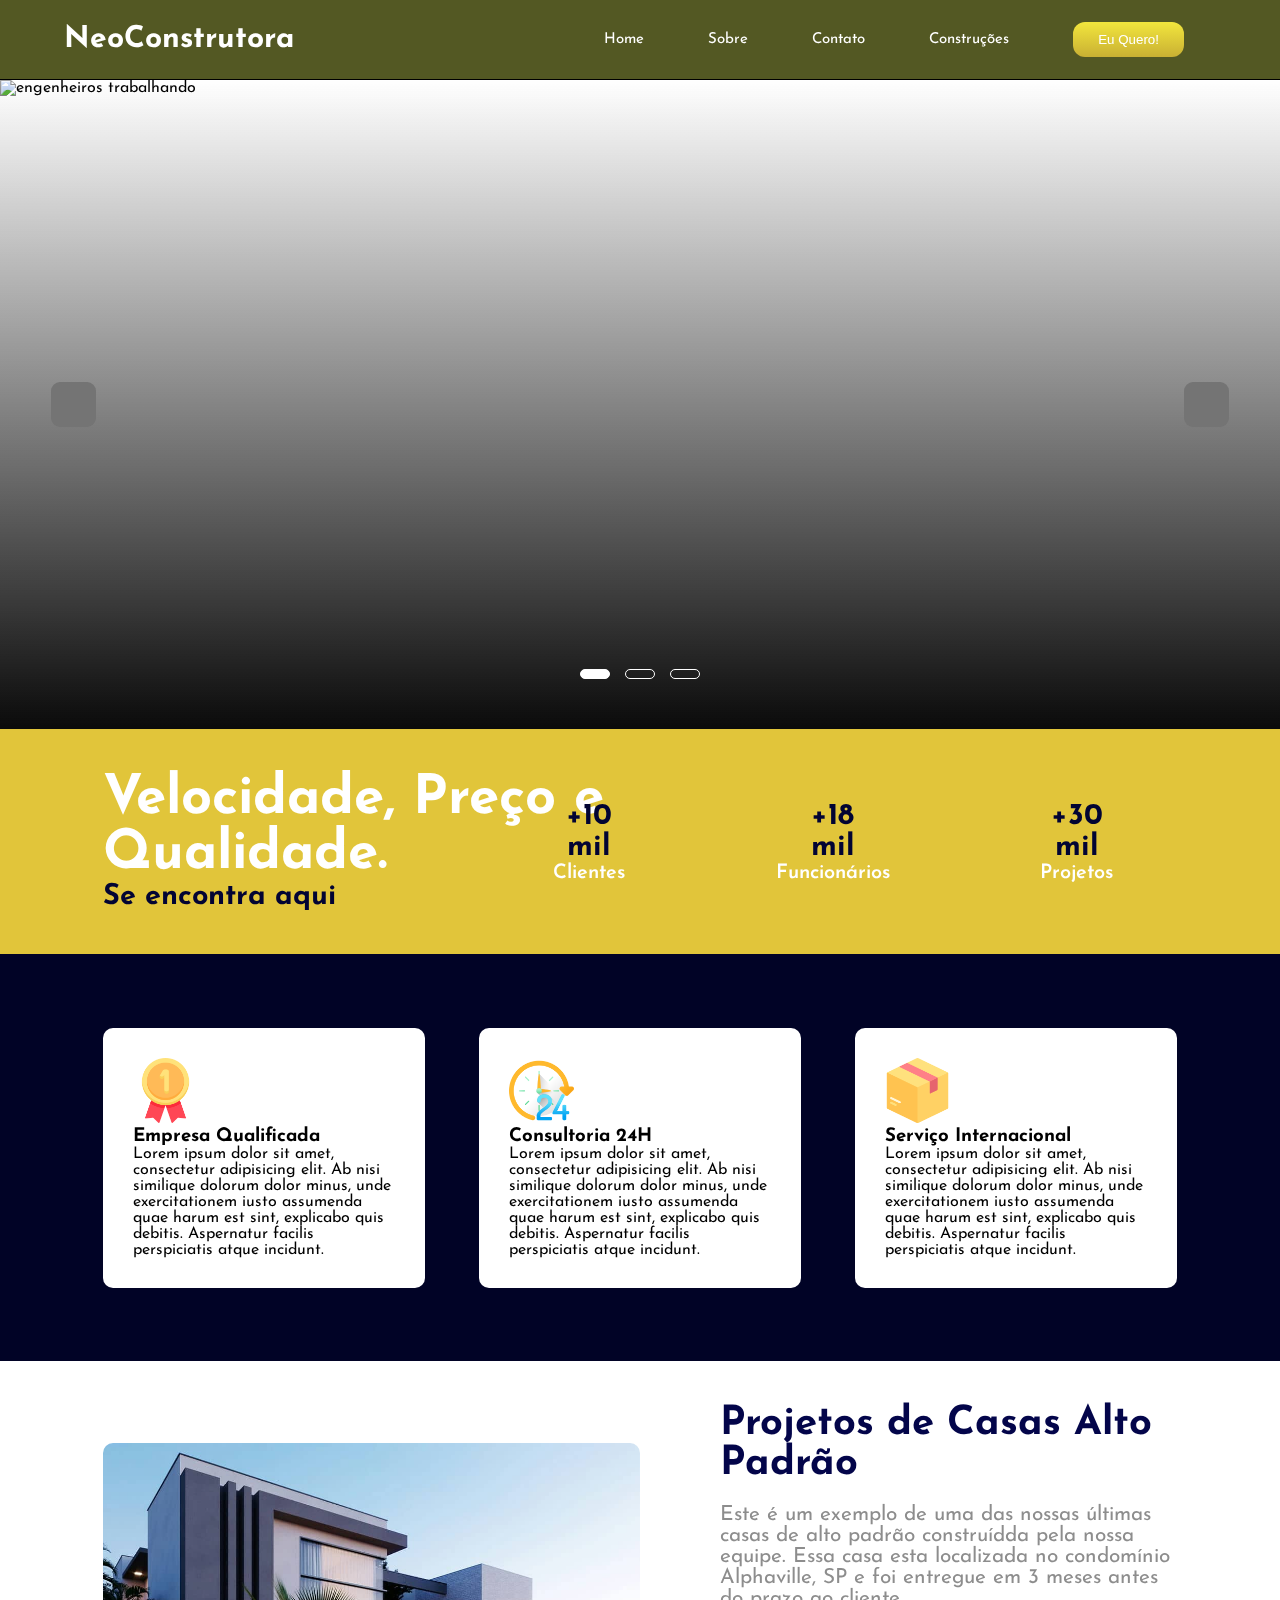
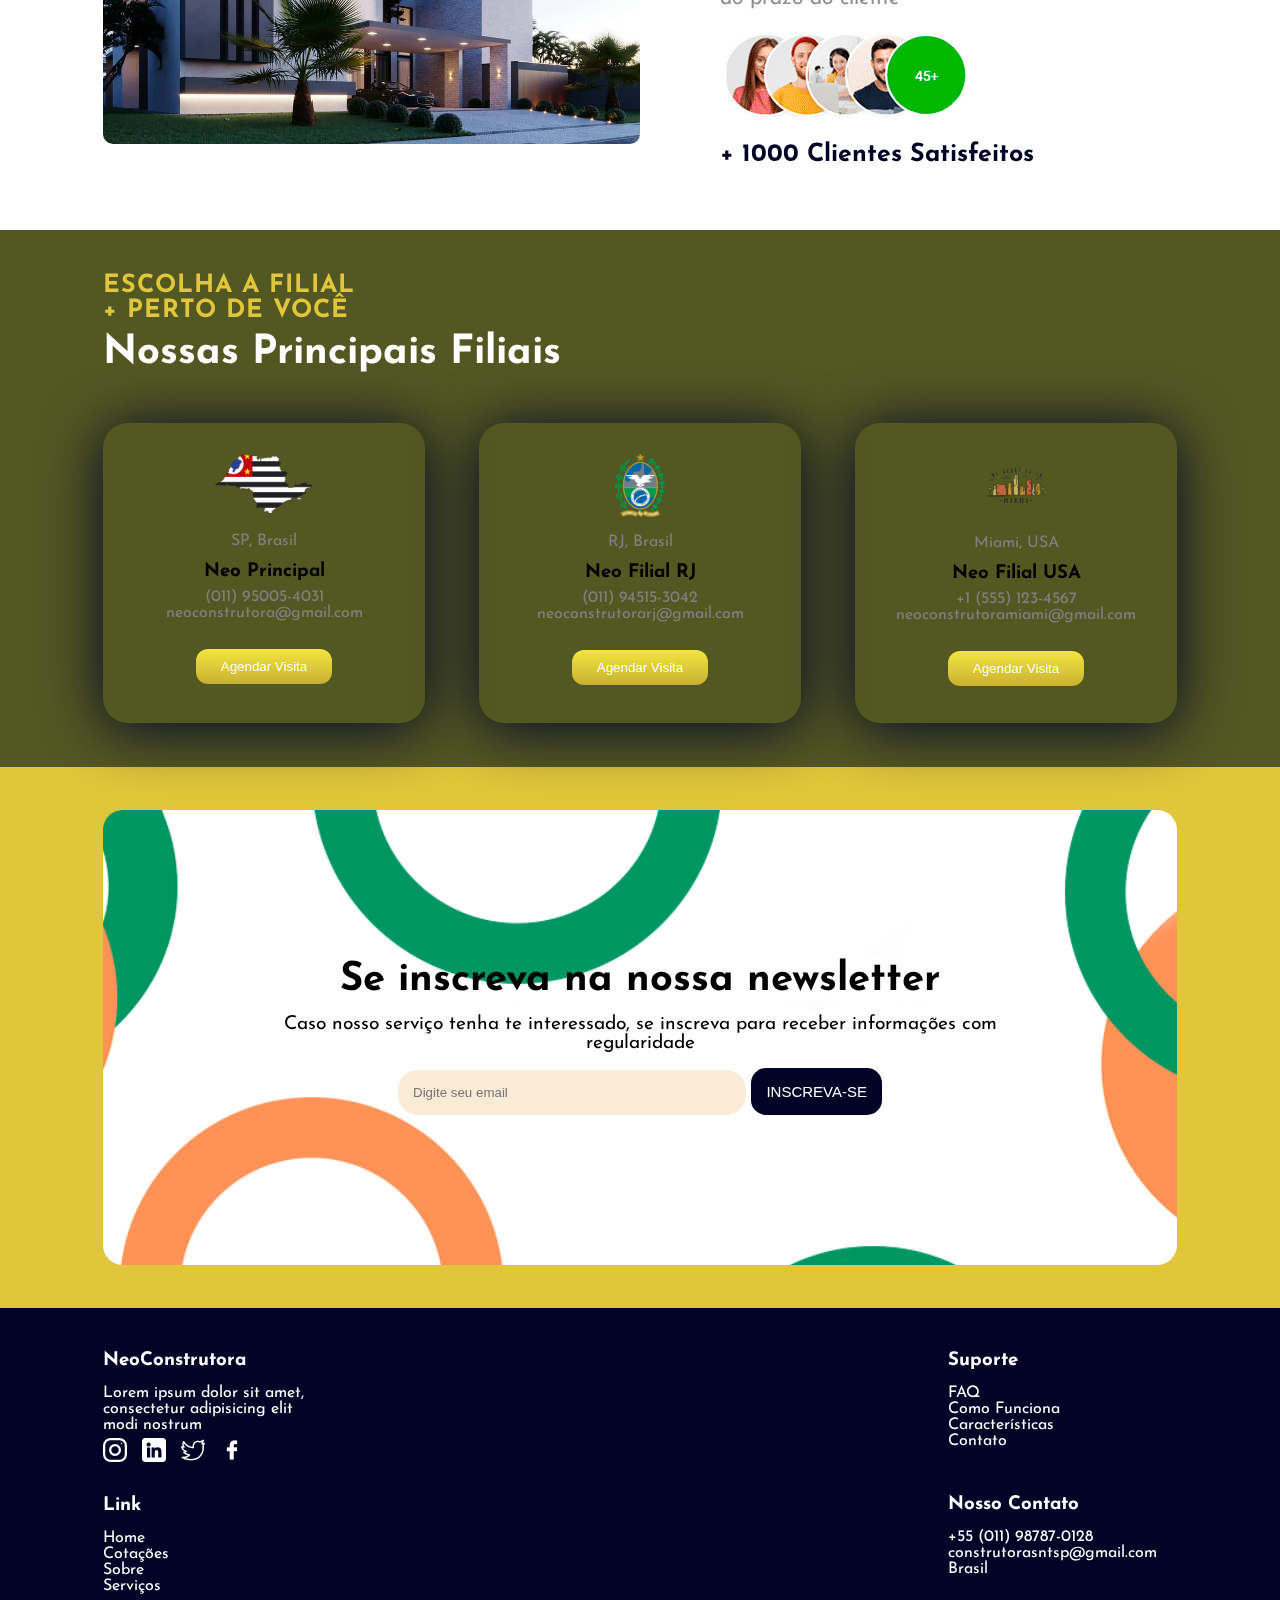
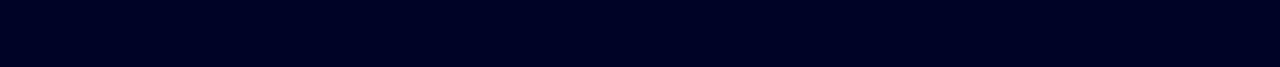
==== commit 5fbd70f1: "pequena alteração" ====
--- a/public/views/index.html
+++ b/public/views/index.html
@@ -7,7 +7,10 @@
     <link rel="shortcut icon" href="../img/casa1.png" type="image/x-icon">
     <link rel="stylesheet" href="../css/style.css">
     <link rel="stylesheet" href="../css/contact.css">
-    <link rel="stylesheet" href="https://cdn.jsdelivr.net/npm/bootstrap-icons@1.11.3/font/bootstrap-icons.min.css">
+    <script type="module" src="../js/slides.js" ></script>
+    <script type="module" src="../js/main.js"></script>
+    <script type="module" src="../js/popUp.js"></script>
+    
 </head>
 <body>
     <div class="bg-verde">
@@ -290,8 +293,5 @@
         </div>
         </footer>
        <!-- end footer -->
-    <script src="../js/slides.js" type="module"></script>
-    <script type="module" src="../js/main.js"></script>
-    <script type="module" src="../js/PopUp.js"></script>
 </body>
 </html>